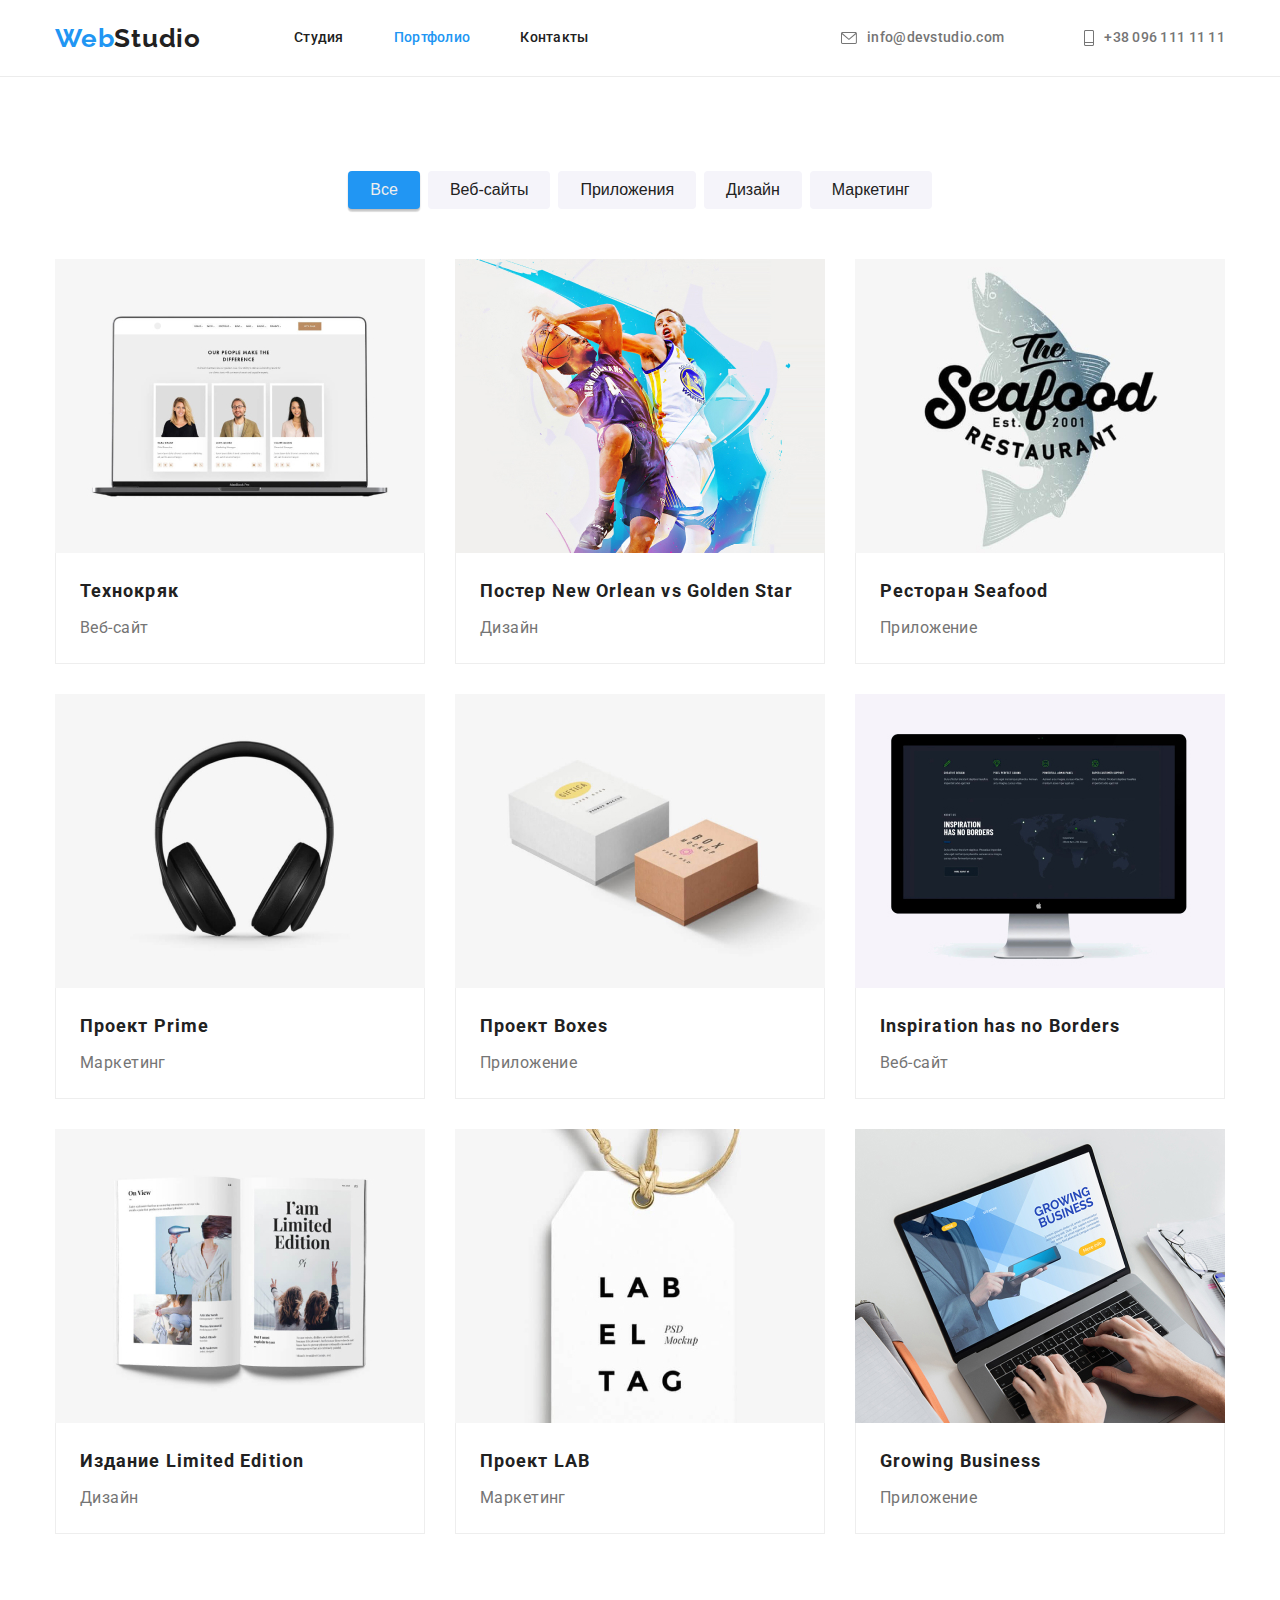
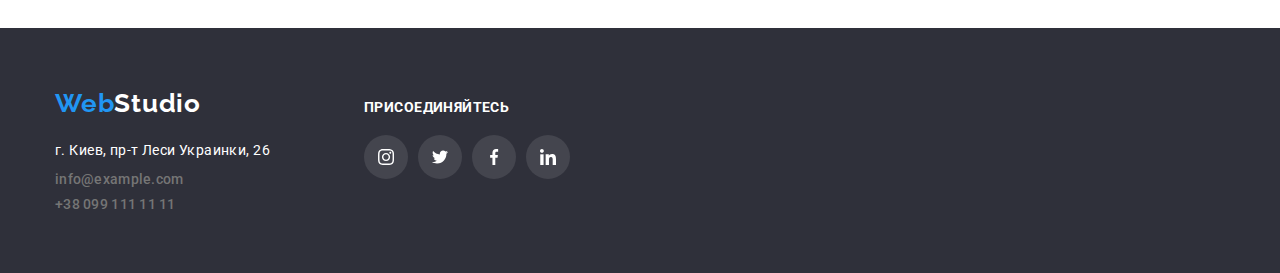
==== portfolio.html @ dac80555 "copy the previous work" ====
<!DOCTYPE html>
<html lang="ru">

<head>
    <meta charset="UTF-8">
    <meta http-equiv="X-UA-Compatible" content="IE=edge">
    <meta name="viewport" content="width=device-width, initial-scale=1.0">
    <link
        href="https://fonts.googleapis.com/css2?family=Montserrat&family=Poppins:wght@400;700;900&family=Raleway:wght@400;500;700;900&family=Roboto:wght@400;500;700;900&display=swap"
        rel="stylesheet">
    <link rel="stylesheet" href="https://cdnjs.cloudflare.com/ajax/libs/modern-normalize/1.1.0/modern-normalize.min.css"
        integrity="sha512-wpPYUAdjBVSE4KJnH1VR1HeZfpl1ub8YT/NKx4PuQ5NmX2tKuGu6U/JRp5y+Y8XG2tV+wKQpNHVUX03MfMFn9Q=="
        crossorigin="anonymous" referrerpolicy="no-referrer" />
    <link rel="stylesheet" href="./css/style.css">
    <title>Portfolio</title>
</head>

<body>
    <header class="header-container">
        <div class="container main-nav">
            <nav class="logo main-nav">
                <a class="link-logo" href="#"><span class="logo-accent">Web</span>Studio</a>
                <ul class="site-nav">
                    <li class="logo-item">
                        <a class="link-nav nav-item" href="index.html">Студия</a>
                    </li>
                    <li class="logo-item">
                        <a class="link-nav" href="portfolio.html"><span class="nav-item current">Портфолио</span></a>
                    </li>
                    <li class="logo-item site-item">
                        <a class="link-nav nav-item" href="#">Контакты</a>
                    </li>
                </ul>
            </nav>

            <ul class="auth-nav">
                <li class="logo-item auth-item">
                    <a class="header-address" href="mailto:info@devstudio.com">
                        <svg class="icon-email" width="16" height="12">
                            <use href="images/svg-sprite.svg#icon-mail"></use>
                        </svg>
                        info@devstudio.com</a>
                </li>
                <li class="logo-item auth-item">
                    <a class="header-address" href="tel:+380961111111">
                        <svg class="icon-tel" width="10" height="16">
                            <use href="images/svg-sprite.svg#icon-tel"></use>
                        </svg>
                        +38 096 111 11 11</a>
                </li>
            </ul>
        </div>
    </header>

    <main>
        <section class="section">
            <div class="container">
                <h1 class="visually-hidden">Меню навигации</h1>
                <ul class="site-nav nav">
                    <li class="nav-list"><button class="btn-wrapper wrapper wrapper-text" type="button">Все</button>
                    </li>
                    <li class="nav-list"><button class="btn-wrapper" type="button">Веб-сайты</button></li>
                    <li class="nav-list"><button class="btn-wrapper" type="button">Приложения</button></li>
                    <li class="nav-list"><button class="btn-wrapper" type="button">Дизайн</button></li>
                    <li class="nav-list"><button class="btn-wrapper" type="button">Маркетинг</button></li>
                </ul>
            </div>

            <div class="container">
                <ul class="portfolio-container">
                    <li class="portfolio-list">
                        <a class="portfolio-link" href="#">
                            <img class="portfolio-img" src="images/img(9).jpg" alt="photo9" width="370">
                            <div class="portfolio-content">
                                <h2 class="portfolio-title">Технокряк</h2>
                                <p class="portfolio-text">Веб-сайт</p>
                            </div>
                        </a>
                    </li>

                    <li class="portfolio-list">
                        <a class="portfolio-link" href="#">
                            <img class="portfolio-img" src="images/img(10).jpg" alt="photo10" width="370">
                            <div class="portfolio-content">
                                <h2 class="portfolio-title">Постер New Orlean vs Golden Star</h2>
                                <p class="portfolio-text">Дизайн</p>
                            </div>
                        </a>
                    </li>

                    <li class="portfolio-list">
                        <a class="portfolio-link" href="#">
                            <img class="portfolio-img" src="images/img(11).jpg" alt="photo11" width="370">
                            <div class="portfolio-content">
                                <h2 class="portfolio-title">Ресторан Seafood</h2>
                                <p class="portfolio-text">Приложение</p>
                            </div>

                        </a>
                    </li>

                    <li class="portfolio-list">
                        <a class="portfolio-link" href="#">
                            <img class="portfolio-img" src="images/img(12).jpg" alt="photo12" width="370">
                            <div class="portfolio-content">
                                <h2 class="portfolio-title">Проект Prime</h2>
                                <p class="portfolio-text">Маркетинг</p>
                            </div>
                        </a>
                    </li>

                    <li class="portfolio-list">
                        <a class="portfolio-link" href="#">
                            <img class="portfolio-img" src="images/img(13).jpg" alt="photo13" width="370">
                            <div class="portfolio-content">
                                <h2 class="portfolio-title">Проект Boxes</h2>
                                <p class="portfolio-text">Приложение</p>
                            </div>

                        </a>
                    </li>

                    <li class="portfolio-list">
                        <a class="portfolio-link" href="#">
                            <img class="portfolio-img" src="images/img(14).jpg" alt="photo14" width="370">
                            <div class="portfolio-content">
                                <h2 class="portfolio-title">Inspiration has no Borders</h2>
                                <p class="portfolio-text">Веб-сайт</p>
                            </div>

                        </a>
                    </li>

                    <li class="portfolio-list">
                        <a class="portfolio-link" href="#">
                            <img class="portfolio-img" src="images/img(15).jpg" alt="photo15" width="370">
                            <div class="portfolio-content">
                                <h2 class="portfolio-title">Издание Limited Edition</h2>
                                <p class="portfolio-text">Дизайн</p>
                            </div>
                        </a>
                    </li>

                    <li class="portfolio-list">
                        <a class="portfolio-link" href="#">
                            <img class="portfolio-img" src="images/img(16).jpg" alt="photo16" width="370">
                            <div class="portfolio-content">
                                <h2 class="portfolio-title">Проект LAB</h2>
                                <p class="portfolio-text">Маркетинг</p>
                            </div>

                        </a>
                    </li>

                    <li class="portfolio-list">
                        <a class="portfolio-link" href="#">
                            <img class="portfolio-img" src="images/img(17).jpg" alt="photo17" width="370">
                            <div class="portfolio-content">
                                <h2 class="portfolio-title">Growing Business</h2>
                                <p class="portfolio-text">Приложение</p>
                            </div>
                        </a>
                    </li>
                </ul>
            </div>
        </section>

    </main>
    <footer class="footer">

        <div class="container foo-container">
            <div class="footer-box">
                <a class="link-logo link-accent" href="#"><span class="logo-accent">Web</span><span
                        class="footer-logo">Studio</span></a>

                <address class="footer-address">
                    <ul>
                        <li class="footer-list"><a class="footer-link" href="#">г. Киев, пр-т Леси Украинки, 26</a></li>
                        <li class="logo-item"><a class="logo-address address-link"
                                href="mailto:info@example.com">info@example.com</a>
                        </li>
                        <li class="logo-item footer-tel"><a class="logo-address" href="tel:+380991111111">+38 099 111 11
                                11</a></li>
                    </ul>
                </address>
            </div>

            <div class="footer-content">
                <p class="footer-paragraph">Присоединяйтесь</p>

                <ul class="footer-actions">
                    <li class="footer-icon">
                        <a class="links-icon">
                            <svg class="footer-svg">
                                <use href="images/svg-sprite.svg#icon-instagram"></use>
                            </svg>
                        </a>
                    </li>

                    <li class="footer-icon">
                        <a class="links-icon">
                            <svg class="footer-svg">
                                <use href="images/svg-sprite.svg#icon-twitter"></use>
                            </svg>
                        </a>
                    </li>

                    <li class="footer-icon">
                        <a class="links-icon">
                            <svg class="footer-svg">
                                <use href="images/svg-sprite.svg#icon-facebook"></use>
                            </svg>
                        </a>
                    </li>

                    <li class="footer-icon">
                        <a class="links-icon">
                            <svg class="footer-svg">
                                <use href="images/svg-sprite.svg#icon-linkedin"></use>
                            </svg>
                        </a>
                    </li>
                </ul>

            </div>


        </div>
    </footer>
</body>

</html>
---- css/style.css ----
:root {
    --main-bg-color: #2196F3;
    --font-s: 14px;
    --color-b: #212121;
    --line-height: 1.14;
    --letter-spacing: 0.03em;
    --color-white: #FFFFFF;
    --color-grey: #757575;
    --bg-color: #2F303A;
}

html {
    box-sizing: border-box;
}

*,
*::before,
*::after {
    box-sizing: inherit;
}

body {
    margin: 0;
    font-family: 'Roboto', sans-serif;
    background-color: var(--color-white);
    color: var(--color-b);
    font-size: var(--font-s);
    letter-spacing: var(--letter-spacing);
}

h1,
h2,
h3,
p {
    margin: 0; 
}

ul {
    list-style: none;
    padding: 0;
    margin: 0;
}

img {
    display: block;
    max-width: 100%;
    height: auto;
}

.container {
    width: 1200px;
    margin-left: auto;
    margin-right: auto;
    padding-right: 15px;
    padding-left: 15px;
}

.header-container {
    border-bottom: 1px solid #ECECEC;

}

.main-container {
    min-width: 1200px;
}

.main-nav {
    display: flex;
    align-items: center;
}

  /* style header */

.link-logo {
    display: inline-block;

    font-family: 'Raleway';
    font-weight: 700;                         
    font-size: 26px;
    line-height: 1.19;
    color: var(--color-b);
    letter-spacing: var(--letter-spacing);
    text-decoration: none;
    margin-right: 93px;
      
}

.logo-accent {
    color: var(--main-bg-color);
}

.nav-item:hover {
    color: var(--main-bg-color);   
}

.current {
    color: var(--main-bg-color);
}

.auth-nav {
    display: flex;
    margin-left: auto;  
}


.logo-item {
    font-weight: 400;
    line-height: var(--line-height);
    letter-spacing: 0.02em;
    color: var(--color-b);
    margin-right: 50px;
}

.site-item:nth-child(3n) {
    margin-right: 0;
} 


.auth-item {
    margin-left: 30px;
}

.auth-item:last-child {
    margin-right: 0;
}

.header-address:hover {
    color: var(--main-bg-color);
    cursor: pointer;
}
 
.icon-email, .icon-tel {
     fill: currentColor;
} 

.icon-email:hover {
    cursor: pointer;
    color: var(--main-bg-color);
}

.link-nav {
    display: block;
    padding-top: 30px;
    padding-bottom: 30px;
    font-style: normal;
    font-weight: 500;
    line-height: var(--line-height);
    letter-spacing: 0.02em;
    color: var(--color-b);
    text-decoration: none;  
}

.link-nav:focus {
    color: var(--main-bg-color);
}

.logo-address, .header-address {
    font-style: normal;
    font-weight: 500;
    line-height: var(--line-height);
    letter-spacing: 0.02em;
    color: var(--color-grey);
    text-decoration: none;
}

.header-address {
    display: flex;
    align-items: center;
    gap: 10px;
}

.address-link {
    display: inline-block;
    margin-bottom: 9px;
}

    /* section-title */

.section {
    padding-top: 94px;
    padding-bottom: 94px;
    margin: 0 auto;
} 

.section-container {
    max-width: 1600px;
    min-height: 480px;
    margin-left: auto;
    margin-right: auto;

    padding-top: 200px;
    padding-bottom: 200px;
    text-align: center;
    background-position: center;
    background-size: cover;
    background-repeat: no-repeat;
    background-color: var(--bg-color);
    background-image: linear-gradient(to right,  rgba(47, 48, 58, 0.4), 
        rgba(47, 48, 58, 0.4)), 
        url(../images/Imgheader.jpg);  
}

.section-title {
    max-width: 700px;
    margin-left: auto;
    margin-right: auto;

    text-align: center;
    font-weight: 900;
    font-size: 44px;
    line-height: 1.36;
    letter-spacing: 0.06em;
    text-transform: uppercase;
    color: var(--color-white);
}

.section-btn {
    background: var(--main-bg-color);
    box-shadow: 0px 4px 4px rgba(0, 0, 0, 0.15);
    border-radius: 4px;
    border: none;
    margin-top: 30px;
    cursor: pointer;
    width: 200px;
    height: 50px;
    left: 700px;
    top: 430px;
}

.btn-text {
    font-weight: 700;
    font-size: 16px;
    line-height: 1.875;
    text-align: center;
    letter-spacing: 0.06em;
    color: var(--color-white);
}

.btn-wrapper {
    font-weight: 500;
    font-size: 16px;
    line-height: 1.625;
    color: var(--color-b);
    cursor: pointer;
    background: #F5F4FA;
    border-radius: 4px;
    border: none;
    padding: 6px 22px;
}

.wrapper {
    background: var(--main-bg-color);
    box-shadow: 0px 3px 1px rgba(0, 0, 0, 0.1), 0px 1px 2px rgba(0, 0, 0, 0.08), 0px 2px 2px rgba(0, 0, 0, 0.12);
    border-radius: 4px;
    color: #EEEEEE;
}


.btn-wrapper:hover,
.btn-wrapper:focus {
    background-color: var(--main-bg-color);
    border-color: var(--main-bg-color);
    color: var(--color-white);
    box-shadow: 0px 3px 1px rgba(0, 0, 0, 0.1), 0px 1px 2px rgba(0, 0, 0, 0.08), 0px 2px 2px rgba(0, 0, 0, 0.12);
    
}

.site-nav {
    display: flex;
   justify-content: center;  
}

.nav {
    margin-bottom: 50px; 
}

.site-nav .nav-list:not(:last-child) {
    margin-right: 8px;
}

.nav-list {
    display: inline-block;
}

.visually-hidden {
    position: absolute;
    width: 1px;
    height: 1px;
    margin: -1px;
    padding: 0;
    overflow: hidden;
    border: 0;
    clip: rect(0 0 0);
}

.description {
    display: flex;
}

.description-list {
    width: 270px;
    margin-right: 30px; 
}

.description-list {
    display: inline-block;
    border-radius: 4px;
}


.descritpion-block {
    background: #F5F4FA;
    display: flex;
    justify-content: center;
    align-items: center;
    height: 120px;
}

.description-list:nth-child(4n) {
    margin-right: 0;
}

.description-title {
    margin-top: 30px;
    line-height: var(--line-height);
    text-transform: uppercase;
    color: var(--color-b);
    font-size: 14px;
}

.description-text {
    line-height: 1.714;
    color: var(--color-grey);

    margin-top: 10px;
}

.list-container {
    display: flex;
    margin-top: 50px;
}

.clients-header {
    font-weight: 700;
    text-align: center;
    margin-bottom: 50px;
    font-size: 36px;
    line-height: 1.6;
    letter-spacing: 0.03em;
    color: var(--color-b);  
}

.clients-list {
    display: flex;
    fill: #AFB1B8;
}

.clients-item {
    display: flex;
    justify-content: center;
    align-items: center;
    width: 170px;
    height: 92px;
    color: #AFB1B8;

    border: 1px solid #AFB1B8;
    border-radius: 4px;
    margin-right: 30px;
}

.clients-item:hover {
    color: var(--main-bg-color);
    border-color: var(--main-bg-color);
    cursor: pointer;
}

.clients-item:last-child {
    margin-right: 0;
}

.clients-svg {
    fill: currentColor;
      
}

/* section portfolio */

.portfolio-container {
    display: flex;
    flex-wrap: wrap;
}

.portfolio-list {
    background: var(--color-white);
    width: 370px;
   
    margin-right: 30px;
    margin-bottom: 30px;
}

.portfolio-list:nth-child(3n) {
    margin-right: 0;
}

.portfolio-list:nth-last-child(-n + 3) {
    margin-bottom: 0;
} 

.portfolio-link {
    display: block;
    text-decoration: none;
}

.portfolio-link:hover {
    box-shadow: 0px 1px 1px rgba(0, 0, 0, 0.12), 
    0px 4px 4px rgba(0, 0, 0, 0.06), 
    1px 4px 6px rgba(0, 0, 0, 0.16);

}

.portfolio-content {
    border-left: 1px solid #EEEEEE;
    border-right: 1px solid #EEEEEE;
    border-bottom: 1px solid #EEEEEE;
    background: var(--color-white);
    padding: 20px 24px;
}

.portfolio-title {
    font-weight: 700;
    font-size: 18px;
    line-height: 2;
    letter-spacing: 0.06em;
    color: var(--color-b);
}

.portfolio-text {
    font-weight: 400;
    font-size: 16px;
    line-height: 1.875;

    margin-top: 4px;
    color: var(--color-grey);
}

/* section img */

.section-doing {
    padding-top: 0;
}

.section-heading {
    font-weight: 700;
    font-size: 36px;
    line-height: 1.16;
    text-align: center;
    color: var(--color-b);
}

.header {
    padding-top: 0;
}

.img-list {
    margin-right: 30px;
}


.img-list:nth-child(3n) {
    margin-right: 0;
} 


/* section our team */

 .team-container {
    display: flex;
    flex-wrap: wrap;
}

.our-team {
    background: #F5F4FA; 
}


.team-heading {
    font-weight: 700;
    font-size: 36px;
    margin-bottom: 50px;
    line-height: 1.16;
    text-align: center;
    color: var(--color-b);
}

.team-list {
    background: var(--color-white);
    box-shadow: 0px 1px 3px rgba(0, 0, 0, 0.12), 0px 1px 1px rgba(0, 0, 0, 0.14), 0px 2px 1px rgba(0, 0, 0, 0.2);
    border-radius: 0px 0px 4px 4px;  
    text-align: center;

    margin-right: 30px;
}

.team-list:nth-child(4n) {
    margin-right: 0;
}

.actions-icon {
    display: flex;
    justify-content: center;
    margin-bottom: 30px;
    
}

.icon-item {
    margin-right: 10px;
}

.icon-item:nth-child(4) {
    margin-right: 0;
}

.icon-link {
    display: flex;
    justify-content: center;
    align-items: center;
    width: 44px;
    height: 44px;
    padding: 0;
    border: none;
    background-color: #fff;
    border-radius: 50%;
    color: #AFB1B8;
}

.icon-link:hover {
    background-color: var(--main-bg-color);
    color: var(--color-white);
    cursor: pointer;
}

.icon-svg {
    width: 20px;
    height: 20px;
    fill: currentColor;
}


.team-img {
    margin-bottom: 30px;
}

.team-header {
    font-weight: 500;
    font-size: 16px;
    line-height: 1.18;
    color: var(--color-b);
    margin-bottom: 10px;
}

.team-text {
    font-size: 16px;
    line-height: 1.18;
    color: var(--color-grey);
    margin-bottom: 16px;

}

/* footer */

.footer {
    background: var(--bg-color);
    padding-top: 60px;
    padding-bottom: 60px;
}

.foo-container {
    display: flex;
    align-items: baseline;
}

.link-accent {
    margin-bottom: 20px;
}

.footer-address {
    font-style: normal;
}

.footer-logo {
    color: var(--color-white);
}

.footer-list {
    margin-bottom: 9px; 
}


.footer-link {
    display: inline-block;

    font-weight: 400;
    line-height: 1.714;
    text-decoration: none;
    color: var(--color-white);
}

.footer-tel {
    margin-bottom: 0;
}

.footer-content {
    margin-left: 70px;
   
}

.footer-paragraph {
    font-weight: 700;
    font-size: 14px;
    line-height: 16px;
    margin-bottom: 20px;
    letter-spacing: 0.03em;
    text-transform: uppercase;
    color: var(--color-white);
}

.footer-actions {
    display: flex;
    justify-content: center;
    margin: 0;
}

.footer-icon {
    margin-right: 10px;
}

.footer-icon:nth-child(4) {
    margin-right: 0;
}

.links-icon {
    display: flex;
    justify-content: center;
    align-items: center;
    width: 44px;
    height: 44px;
    padding: 0;
    background-color: rgba(255, 255, 255, 0.1);
    border-radius: 50%;
    color: var(--color-white);

}

.links-icon:hover {
    background-color: var(--main-bg-color);
    cursor: pointer;
    color: var(--color-white);
}

.footer-svg {
    width: 20px;
    height: 16px;
    fill: currentColor;
}
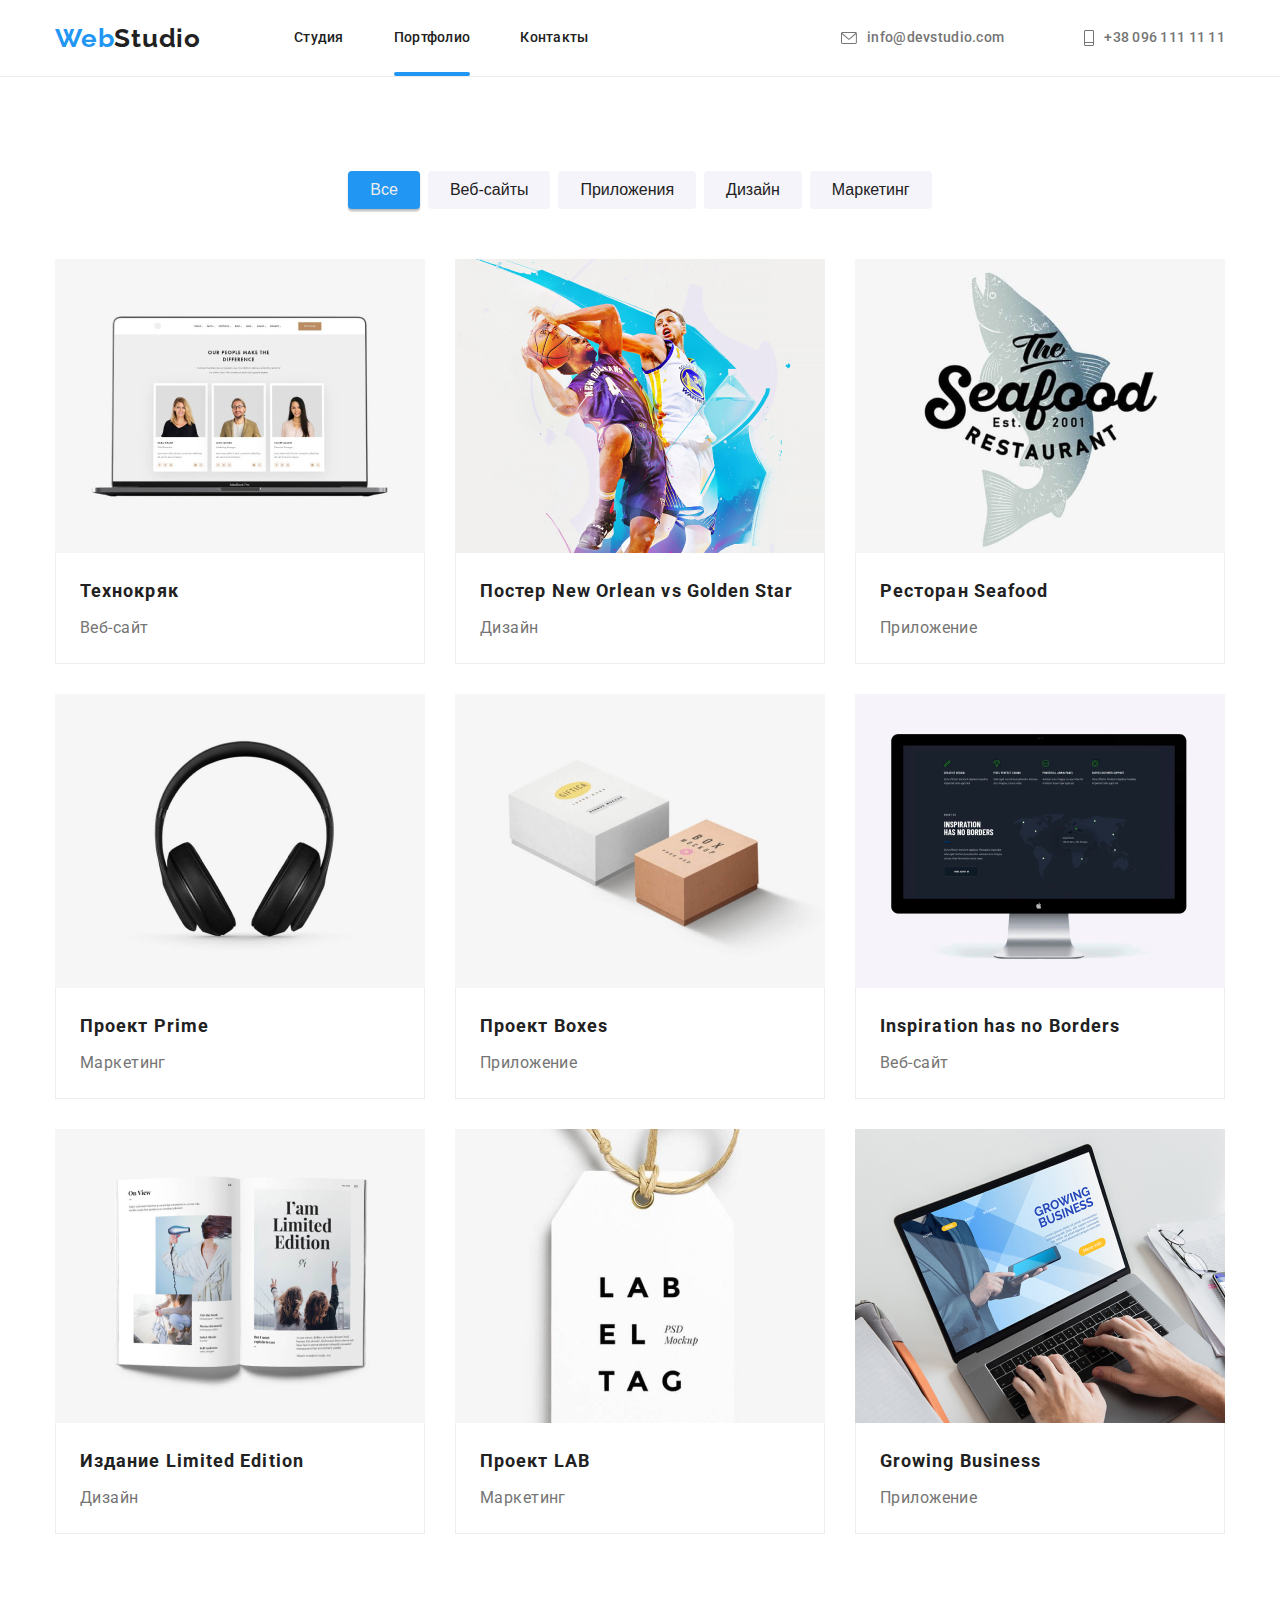
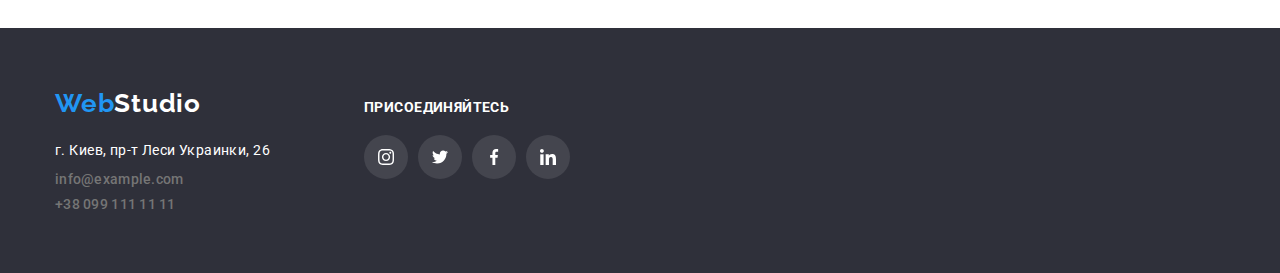
==== commit 9be048dc: "work on homework" ====
--- a/portfolio.html
+++ b/portfolio.html
@@ -25,7 +25,8 @@
                         <a class="link-nav nav-item" href="index.html">Студия</a>
                     </li>
                     <li class="logo-item">
-                        <a class="link-nav" href="portfolio.html"><span class="nav-item current">Портфолио</span></a>
+                        <a class="link-nav current current-tab" href="portfolio.html"><span
+                                class="nav-item">Портфолио</span></a>
                     </li>
                     <li class="logo-item site-item">
                         <a class="link-nav nav-item" href="#">Контакты</a>
@@ -70,7 +71,13 @@
                 <ul class="portfolio-container">
                     <li class="portfolio-list">
                         <a class="portfolio-link" href="#">
-                            <img class="portfolio-img" src="images/img(9).jpg" alt="photo9" width="370">
+                            <div class="overlay">
+                                <p class="overlay-text">Ресурс предлагает комплексные предложения с разным уровнем
+                                    функционала и сервисов.
+                                    Все это позволит посетителю получить исчерпывающие сведения o компании или частном
+                                    лице</p>
+                                <img class="portfolio-img" src="images/img(9).jpg" alt="photo9" width="370">
+                            </div>
                             <div class="portfolio-content">
                                 <h2 class="portfolio-title">Технокряк</h2>
                                 <p class="portfolio-text">Веб-сайт</p>
@@ -80,7 +87,13 @@
 
                     <li class="portfolio-list">
                         <a class="portfolio-link" href="#">
-                            <img class="portfolio-img" src="images/img(10).jpg" alt="photo10" width="370">
+                            <div class="overlay">
+                                <p class="overlay-text">Ресурс предлагает комплексные предложения с разным уровнем
+                                    функционала и сервисов.
+                                    Все это позволит посетителю получить исчерпывающие сведения о компании или частном
+                                    лице.</p>
+                                <img class="portfolio-img" src="images/img(10).jpg" alt="photo10" width="370">
+                            </div>
                             <div class="portfolio-content">
                                 <h2 class="portfolio-title">Постер New Orlean vs Golden Star</h2>
                                 <p class="portfolio-text">Дизайн</p>
@@ -90,18 +103,30 @@
 
                     <li class="portfolio-list">
                         <a class="portfolio-link" href="#">
-                            <img class="portfolio-img" src="images/img(11).jpg" alt="photo11" width="370">
+                            <div class="overlay">
+                                <p class="overlay-text">Ресурс предлагает комплексные предложения с разным уровнем
+                                    функционала и сервисов.
+                                    Все это позволит посетителю получить исчерпывающие сведения о компании или частном
+                                    лице.</p>
+                                <img class="portfolio-img" src="images/img(11).jpg" alt="photo11" width="370">
+                            </div>
                             <div class="portfolio-content">
                                 <h2 class="portfolio-title">Ресторан Seafood</h2>
                                 <p class="portfolio-text">Приложение</p>
                             </div>
-
-                        </a>
-                    </li>
-
-                    <li class="portfolio-list">
-                        <a class="portfolio-link" href="#">
-                            <img class="portfolio-img" src="images/img(12).jpg" alt="photo12" width="370">
+                        </a>
+                    </li>
+
+                    <li class="portfolio-list">
+                        <a class="portfolio-link" href="#">
+                            <div class="overlay">
+                                <p class="overlay-text">
+                                    Ресурс предлагает комплексные предложения с разным уровнем функционала и сервисов.
+                                    Все это позволит посетителю получить исчерпывающие сведения о компании или частном
+                                    лице.</p>
+                                <img class="portfolio-img" src="images/img(12).jpg" alt="photo12" width="370">
+                            </div>
+                            
                             <div class="portfolio-content">
                                 <h2 class="portfolio-title">Проект Prime</h2>
                                 <p class="portfolio-text">Маркетинг</p>
@@ -111,18 +136,26 @@
 
                     <li class="portfolio-list">
                         <a class="portfolio-link" href="#">
-                            <img class="portfolio-img" src="images/img(13).jpg" alt="photo13" width="370">
+                            <div class="overlay">
+                                <p class="overlay-text">Ресурс предлагает комплексные предложения с разным уровнем функционала и сервисов. 
+                                    Все это позволит посетителю получить исчерпывающие сведения о компании или частном лице.</p>
+                                    <img class="portfolio-img" src="images/img(13).jpg" alt="photo13" width="370">
+                            </div>
+                           
                             <div class="portfolio-content">
                                 <h2 class="portfolio-title">Проект Boxes</h2>
                                 <p class="portfolio-text">Приложение</p>
                             </div>
-
-                        </a>
-                    </li>
-
-                    <li class="portfolio-list">
-                        <a class="portfolio-link" href="#">
-                            <img class="portfolio-img" src="images/img(14).jpg" alt="photo14" width="370">
+                        </a>
+                    </li>
+
+                    <li class="portfolio-list">
+                        <a class="portfolio-link" href="#">
+                            <div class="overlay">
+                                <p class="overlay-text">Ресурс предлагает комплексные предложения с разным уровнем функционала и сервисов. 
+                                    Все это позволит посетителю получить исчерпывающие сведения о компании или частном лице.</p>
+                                    <img class="portfolio-img" src="images/img(14).jpg" alt="photo14" width="370">
+                            </div>
                             <div class="portfolio-content">
                                 <h2 class="portfolio-title">Inspiration has no Borders</h2>
                                 <p class="portfolio-text">Веб-сайт</p>
@@ -133,7 +166,11 @@
 
                     <li class="portfolio-list">
                         <a class="portfolio-link" href="#">
+                            <div class="overlay">
+                                <p class="overlay-text">Ресурс предлагает комплексные предложения с разным уровнем функционала и сервисов. 
+                                    Все это позволит посетителю получить исчерпывающие сведения о компании или частном лице.</p>
                             <img class="portfolio-img" src="images/img(15).jpg" alt="photo15" width="370">
+                        </div>
                             <div class="portfolio-content">
                                 <h2 class="portfolio-title">Издание Limited Edition</h2>
                                 <p class="portfolio-text">Дизайн</p>
@@ -143,7 +180,11 @@
 
                     <li class="portfolio-list">
                         <a class="portfolio-link" href="#">
+                            <div class="overlay">
+                                <p class="overlay-text">Ресурс предлагает комплексные предложения с разным уровнем функционала и сервисов. 
+                                    Все это позволит посетителю получить исчерпывающие сведения о компании или частном лице.</p>
                             <img class="portfolio-img" src="images/img(16).jpg" alt="photo16" width="370">
+                        </div>
                             <div class="portfolio-content">
                                 <h2 class="portfolio-title">Проект LAB</h2>
                                 <p class="portfolio-text">Маркетинг</p>
@@ -154,7 +195,11 @@
 
                     <li class="portfolio-list">
                         <a class="portfolio-link" href="#">
+                            <div class="overlay">
+                                <p class="overlay-text">Ресурс предлагает комплексные предложения с разным уровнем функционала и сервисов. 
+                                    Все это позволит посетителю получить исчерпывающие сведения о компании или частном лице.</p>
                             <img class="portfolio-img" src="images/img(17).jpg" alt="photo17" width="370">
+                        </div>
                             <div class="portfolio-content">
                                 <h2 class="portfolio-title">Growing Business</h2>
                                 <p class="portfolio-text">Приложение</p>
--- a/css/style.css
+++ b/css/style.css
@@ -97,11 +97,25 @@
     color: var(--main-bg-color);
 }
 
+.current-tab {
+    position: relative;
+}
+
+.current-tab::after {
+    position: absolute;
+    bottom: 0;
+    left: 0;
+    content: "";
+    width: 100%;
+    height: 4px;
+    background: #2196F3;
+    border-radius: 2px;
+}
+
 .auth-nav {
     display: flex;
     margin-left: auto;  
 }
-
 
 .logo-item {
     font-weight: 400;
@@ -407,6 +421,8 @@
 } 
 
 .portfolio-link {
+    position: relative;
+
     display: block;
     text-decoration: none;
 }
@@ -416,6 +432,43 @@
     0px 4px 4px rgba(0, 0, 0, 0.06), 
     1px 4px 6px rgba(0, 0, 0, 0.16);
 
+}
+.overlay {
+    position: relative;
+}
+
+.overlay::before {
+    display: inline-block;
+    position: absolute;
+    content: "";
+    width: 370px;
+    height: 294px;
+    background: rgba(33, 150, 243, 0.9);
+
+    opacity: 0;
+}
+
+.portfolio-list:hover .overlay::before {
+    opacity: 1;
+}
+
+.portfolio-list:hover .overlay-text {
+    opacity: 1;
+}
+
+.overlay-text {
+    position: absolute;
+    font-weight: 400;
+    font-size: 18px;
+    line-height: 28px;
+    letter-spacing: 0.03em;
+    color: #fff;
+    width: 370px;
+    height: 168px;
+    text-align: center;
+    padding: 64px 24px;
+
+    opacity: 0;
 }
 
 .portfolio-content {
@@ -462,13 +515,47 @@
 }
 
 .img-list {
+    position: relative;
     margin-right: 30px;
 }
-
 
 .img-list:nth-child(3n) {
     margin-right: 0;
 } 
+
+
+.img-list::before {
+    display: inline-block;
+    position: absolute;
+    content: "";
+    left: 0;
+    bottom: 0;
+    width: 370px;
+    height: 70px;
+   
+    background: rgba(47, 48, 58, 0.8);
+}
+
+
+.doing-text {
+    position: absolute;
+    left: 0;
+    bottom: 0;
+
+    display: flex;
+    justify-content: center;
+    align-items: center;
+    width: 370px;
+    height: 70px;
+    
+    font-weight: 700;
+    font-size: 14px;
+    line-height: 16px;
+    text-align: center;
+    letter-spacing: 0.03em;
+    text-transform: uppercase;
+    color: var(--color-white);
+}
 
 
 /* section our team */
@@ -663,10 +750,58 @@
     fill: currentColor;
 }
 
-
-
-
-
-
-
-
+.backdrop {
+    position: fixed;
+    top: 0;
+    left: 0;
+    width: 100%;
+    height: 100%;
+    background: rgba(0, 0, 0, 0.2);
+}
+
+.backdrop.is-hidden {
+    opacity: 0;
+    pointer-events: none;
+}
+
+.modal {
+    position: absolute;
+    top: 50%;
+    left: 50%;
+    transform: translate(-50%, -50%);
+
+    width: 528px;
+    height: 581px;
+    background-color: #FFFFFF;
+    box-shadow: 0px 1px 3px rgba(0, 0, 0, 0.12), 0px 1px 1px rgba(0, 0, 0, 0.14), 0px 2px 1px rgba(0, 0, 0, 0.2);
+    border-radius: 4px; 
+}
+
+.modal-close {
+    top: 8px;
+    right: 8px;
+    position: absolute;
+    display: flex;
+    justify-content: center;
+    align-items: center;
+    border-radius: 50%;
+    border: 1px solid rgba(0, 0, 0, 0.1);
+    width: 30px;
+    height: 30px;
+    background: #FFFFFF;
+    cursor: pointer;
+}
+
+.svg-close {
+    fill: currentColor;
+}
+
+
+
+
+
+
+
+
+
+
